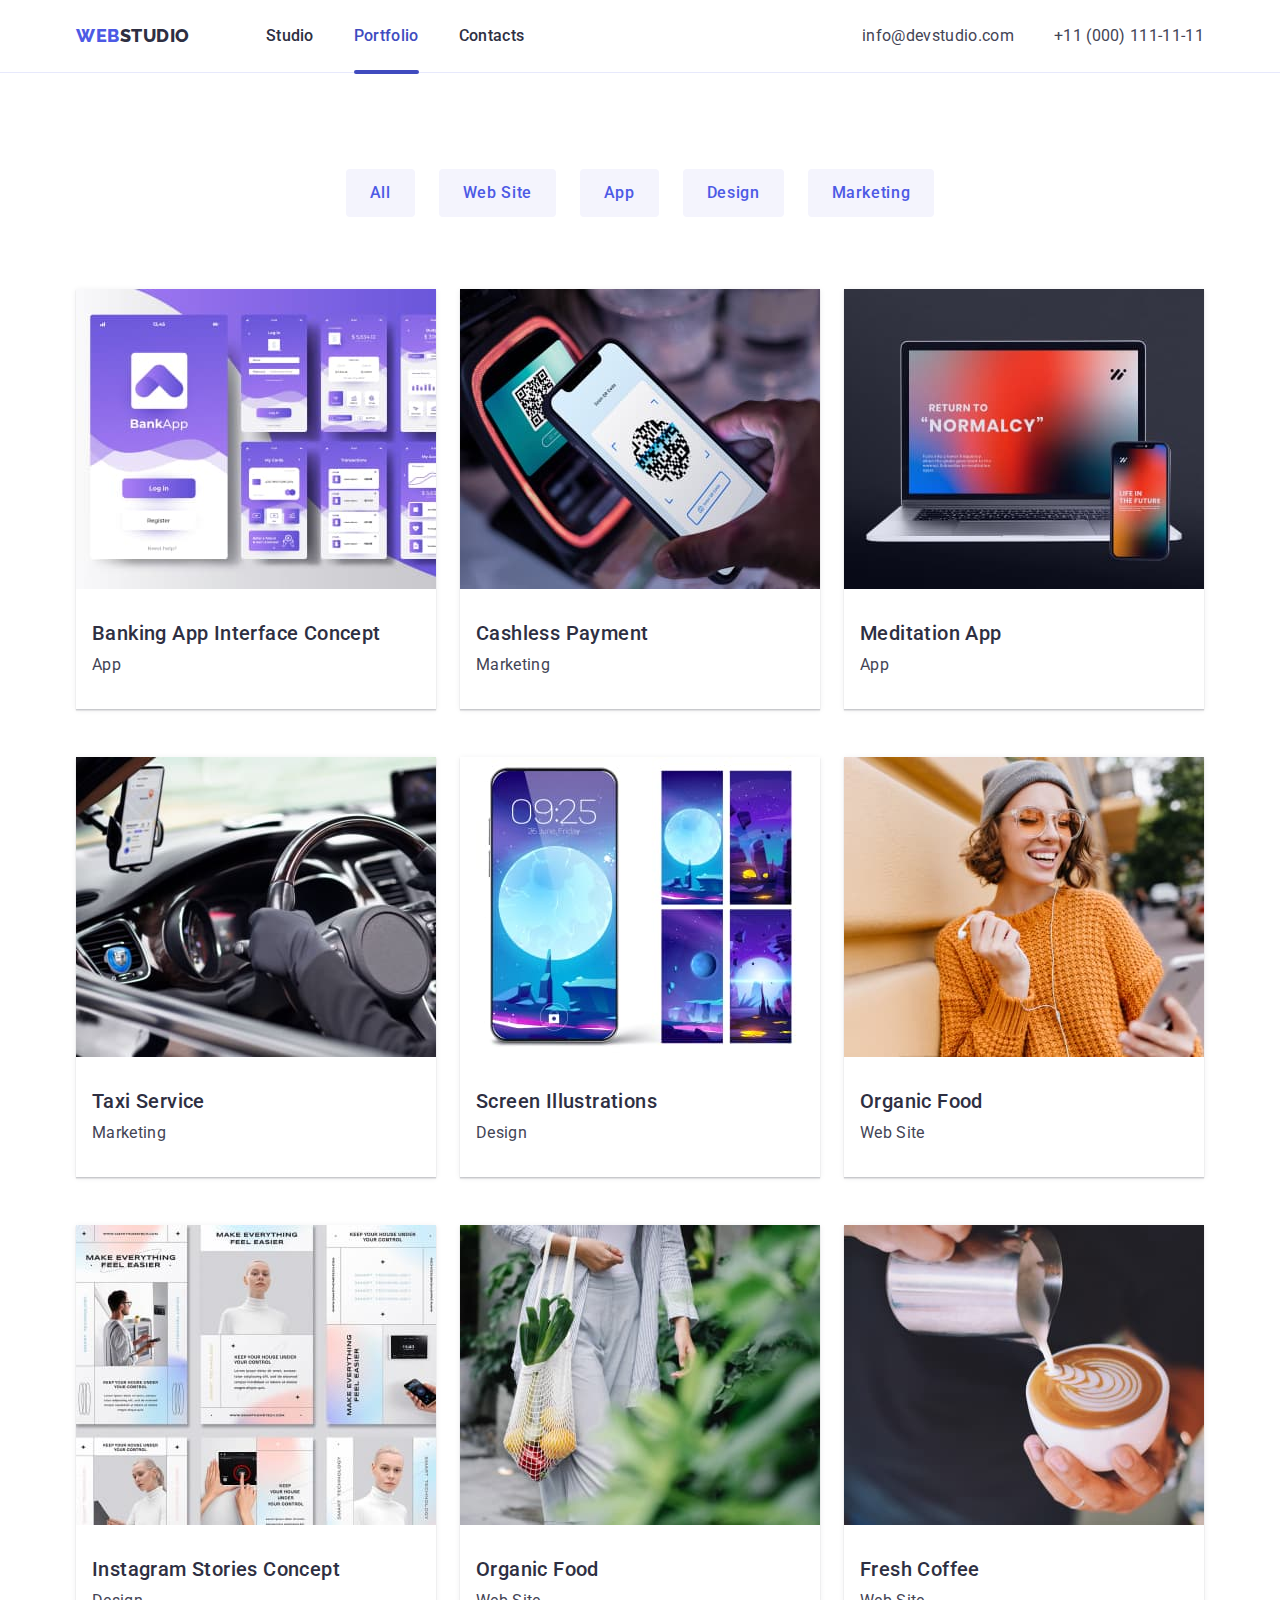
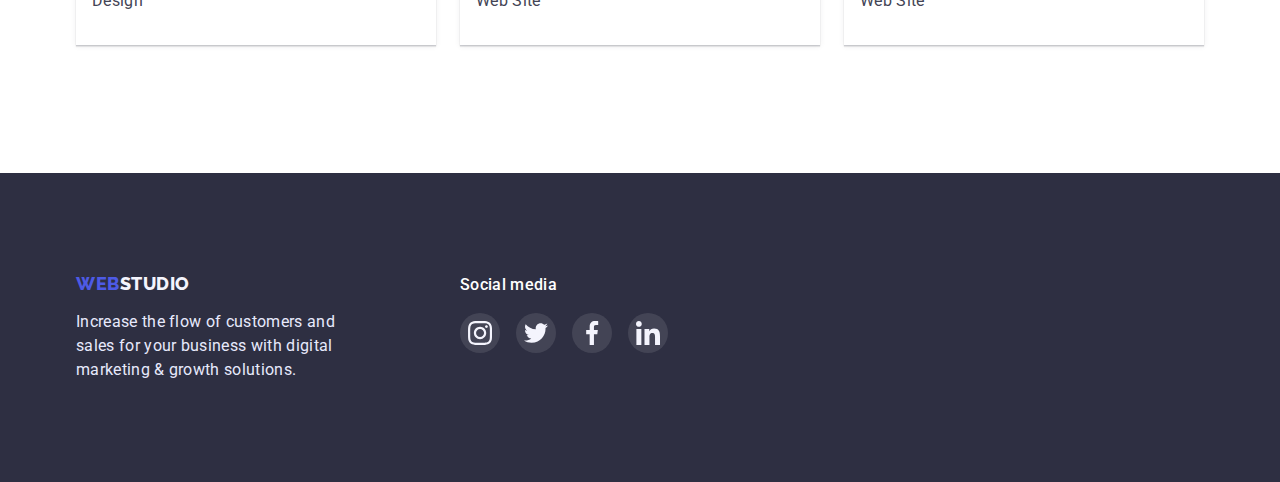
==== portfolio.html @ 151da8c0 "1" ====
<!DOCTYPE html>
<html lang="en">
  <head>
    <meta charset="UTF-8" />
    <meta http-equiv="X-UA-Compatible" content="IE=edge" />
    <meta name="viewport" content="width=device-width, initial-scale=1.0" />
    <title>Portfolio</title>
    <link rel="preconnect" href="https://fonts.googleapis.com" />
    <link rel="preconnect" href="https://fonts.gstatic.com" crossorigin />
    <link
      href="https://fonts.googleapis.com/css2?family=Raleway:wght@800&family=Roboto:wght@400;500;700;900&display=swap"
      rel="stylesheet"
    />
    <link
      rel="stylesheet"
      href="https://cdnjs.cloudflare.com/ajax/libs/modern-normalize/1.1.0/modern-normalize.min.css



"
    />
    <link rel="stylesheet" href="./css/styles.css" />
  </head>
  <body>
    <!--Header-->
    <header class="header">
      <div class="container header-container">
        <nav class="header-logo-nav">
          <a class="header-logo link" href="./index.html"
            >Web<span class="logo-color link">Studio</span></a
          >
          <div class="container-nav">
            <ul class="header-nav list">
              <li>
                <a class="nav-link list link" href="./index.html">Studio</a>
              </li>
              <li>
                <a
                  class="nav-link current-nav list link"
                  href="./portfolio.html"
                  >Portfolio</a
                >
              </li>
              <li><a class="nav-link list link" href="">Contacts</a></li>
            </ul>
          </div>
        </nav>
        <address class="auth-nav link">
          <ul class="header-address list">
            <li>
              <a
                class="address-link link active"
                href="mailto:info@devstudio.com"
                >info@devstudio.com</a
              >
            </li>
            <li>
              <a class="address-link link active" href="tel:+110001111111"
                >+11 (000) 111-11-11</a
              >
            </li>
          </ul>
        </address>
      </div>
    </header>
    <!--Main-->
    <main class="all">
      <!--Buttons-->
      <section class="buttons-for-nav">
        <div class="container">
          <h1 class="visually-hidden">buttons</h1>
          <!-- navigation -->
          <ul class="container-btn list link">
            <li>
              <button class="second-nav active-btn" type="button">All</button>
            </li>
            <li>
              <button class="second-nav active-btn" type="button">
                Web Site
              </button>
            </li>
            <li>
              <button class="second-nav active-btn" type="button">App</button>
            </li>
            <li>
              <button class="second-nav active-btn" type="button">
                Design
              </button>
            </li>
            <li>
              <button class="second-nav active-btn" type="button">
                Marketing
              </button>
            </li>
          </ul>
          <!--Pictures-->

          <ul class="services-list list">
            <li class="team-items">
              <a class="portfolio-link link" href="">
                <div class="img-overlay-wrapper">
                  <img src="./images/photo1.jpg" alt="app" width="360" />
                  <p class="overlay">
                    14 Stylish and User-Friendly App Design Concepts · Task
                    Manager App · Calorie Tracker App · Exotic Fruit Ecommerce
                    App · Cloud Storage App
                  </p>
                </div>
                <div class="card-text">
                  <h2 class="secondary-title-cards">
                    Banking App Interface Concept
                  </h2>
                  <p class="text-dsc">App</p>
                </div>
              </a>
            </li>
            <li class="team-items">
              <a class="portfolio-link link" href="">
                <div class="img-overlay-wrapper">
                  <img src="./images/photo2.jpg" alt="app" width="360" />
                  <p class="overlay">
                    14 Stylish and User-Friendly App Design Concepts · Task
                    Manager App · Calorie Tracker App · Exotic Fruit Ecommerce
                    App · Cloud Storage App
                  </p>
                </div>
                <div class="card-text">
                  <h2 class="secondary-title-cards">Cashless Payment</h2>
                  <p class="text-dsc">Marketing</p>
                </div>
              </a>
            </li>
            <li class="team-items">
              <a class="portfolio-link link" href="">
                <div class="img-overlay-wrapper">
                  <img src="./images/photo3.jpg" alt="app" width="360" />
                  <p class="overlay">
                    14 Stylish and User-Friendly App Design Concepts · Task
                    Manager App · Calorie Tracker App · Exotic Fruit Ecommerce
                    App · Cloud Storage App
                  </p>
                </div>
                <div class="card-text">
                  <h2 class="secondary-title-cards">Meditation App</h2>
                  <p class="text-dsc">App</p>
                </div>
              </a>
            </li>
            <li class="team-items">
              <a class="portfolio-link link" href="">
                <div class="img-overlay-wrapper">
                  <img src="./images/photo4.jpg" alt="app" width="360" />
                  <p class="overlay">
                    14 Stylish and User-Friendly App Design Concepts · Task
                    Manager App · Calorie Tracker App · Exotic Fruit Ecommerce
                    App · Cloud Storage App
                  </p>
                </div>
                <div class="card-text">
                  <h2 class="secondary-title-cards">Taxi Service</h2>
                  <p class="text-dsc">Marketing</p>
                </div>
              </a>
            </li>
            <li class="team-items">
              <a class="portfolio-link link" href="">
                <div class="img-overlay-wrapper">
                  <img src="./images/photo5.jpg" alt="app" width="360" />
                  <p class="overlay">
                    14 Stylish and User-Friendly App Design Concepts · Task
                    Manager App · Calorie Tracker App · Exotic Fruit Ecommerce
                    App · Cloud Storage App
                  </p>
                </div>
                <div class="card-text">
                  <h2 class="secondary-title-cards">Screen Illustrations</h2>
                  <p class="text-dsc">Design</p>
                </div>
              </a>
            </li>
            <li class="team-items">
              <a class="portfolio-link link" href="">
                <div class="img-overlay-wrapper">
                  <img src="./images/photo6.jpg" alt="app" width="360" />
                  <p class="overlay">
                    14 Stylish and User-Friendly App Design Concepts · Task
                    Manager App · Calorie Tracker App · Exotic Fruit Ecommerce
                    App · Cloud Storage App
                  </p>
                </div>
                <div class="card-text">
                  <h2 class="secondary-title-cards">Organic Food</h2>
                  <p class="text-dsc">Web Site</p>
                </div>
              </a>
            </li>
            <li class="team-items">
              <a class="portfolio-link link" href="">
                <div class="img-overlay-wrapper">
                  <img src="./images/photo7.jpg" alt="app" width="360" />
                  <p class="overlay">
                    14 Stylish and User-Friendly App Design Concepts · Task
                    Manager App · Calorie Tracker App · Exotic Fruit Ecommerce
                    App · Cloud Storage App
                  </p>
                </div>
                <div class="card-text">
                  <h2 class="secondary-title-cards">
                    Instagram Stories Concept
                  </h2>
                  <p class="text-dsc">Design</p>
                </div>
              </a>
            </li>
            <li class="team-items">
              <a class="portfolio-link link" href="">
                <div class="img-overlay-wrapper">
                  <img src="./images/photo8.jpg" alt="app" width="360" />
                  <p class="overlay">
                    14 Stylish and User-Friendly App Design Concepts · Task
                    Manager App · Calorie Tracker App · Exotic Fruit Ecommerce
                    App · Cloud Storage App
                  </p>
                </div>
                <div class="card-text">
                  <h2 class="secondary-title-cards">Organic Food</h2>
                  <p class="text-dsc">Web Site</p>
                </div>
              </a>
            </li>
            <li class="team-items">
              <a class="portfolio-link link" href="">
                <div class="img-overlay-wrapper">
                  <img src="./images/photo9.jpg" alt="app" width="360" />
                  <p class="overlay">
                    14 Stylish and User-Friendly App Design Concepts · Task
                    Manager App · Calorie Tracker App · Exotic Fruit Ecommerce
                    App · Cloud Storage App
                  </p>
                </div>
                <div class="card-text">
                  <h2 class="secondary-title-cards">Fresh Coffee</h2>
                  <p class="text-dsc">Web Site</p>
                </div>
              </a>
            </li>
          </ul>
        </div>
      </section>
    </main>
    <!--Футер-->
    <footer class="basement">
      <div class="container footer-container">
        <div class="basement-container">
          <a class="basement-logo link" href="./index.html"
            >Web<span class="basement-second-logo link">Studio</span></a
          >
          <p class="basement-text">
            Increase the flow of customers and sales for your business with
            digital marketing & growth solutions.
          </p>
        </div>
        <div class="footer-logo-group">
          <p class="footer-social-text">Social media</p>
          <ul class="footer-logo-block list">
            <li class="footer-logo">
              <a href="" class="footer-social-box">
                <svg width="24" height="24">
                  <use href="./images/symbol-defs.svg#icon-instagram"></use>
                </svg>
              </a>
            </li>
            <li class="footer-logo">
              <a href="" class="footer-social-box">
                <svg width="24" height="24">
                  <use href="./images/symbol-defs.svg#icon-twitter"></use>
                </svg>
              </a>
            </li>
            <li class="footer-logo">
              <a href="" class="footer-social-box">
                <svg width="24" height="24">
                  <use href="./images/symbol-defs.svg#icon-facebook"></use>
                </svg>
              </a>
            </li>
            <li class="footer-logo">
              <a href="" class="footer-social-box">
                <svg width="24" height="24">
                  <use href="./images/symbol-defs.svg#icon-linkedin"></use>
                </svg>
              </a>
            </li>
          </ul>
        </div>
      </div>
    </footer>
  </body>
</html>
---- css/styles.css ----
:root {
  --accent-color: #4d5ae5;
  --accent-logo-color: #4d5ae5;
  --hero-title-buttons: #ffffff;
  --brand-color: #2e2f42;
  --primary-titles-color: #2e2f42;
  --mini-titles-color: #2e2f42;
  --secondary-titles-color: #2e2f42;
  --hover-color: #404bbf;
  --background: #ffffff;
  --cards-color: #f4f4fd;
  --cloud: #f4f4fd;
  --buttons-2page: #e7e9fc;
  --primary-text-color: #434455;
  --border: #8e8f99;
  --hover-footer: #31d0aa;
  --timing-cubic: 250ms cubic-bezier(0.4, 0, 0.2, 1);
  --primary-brand-color-a: rgba(64, 75, 191, 0.9);
  --modal-window-background: #fcfcfc;
}

p,
h1,
h2,
h3,
h4,
h5,
h6 {
  margin: 0;
}
/* списки и точки */
ul {
  list-style: none;
  padding-left: 0;
  margin: 0;
}
a {
  text-decoration: none;
}
body {
  font-family: "Roboto", sans-serif;

  color: var(--primary-text-color);
  background-color: var(--background);
  letter-spacing: 0.02em;
}
img {
  display: block;
}
/* контейнер */
.container {
  width: 1158px;
  padding-left: 15px;
  padding-right: 15px;
  margin: 0 auto 0 auto;
}
/* header */
.header {
  padding-top: 24px;
  padding-bottom: 24px;
  border-bottom: 1px solid var(--buttons-2page);
}
.header-nav {
  display: flex;
  gap: 40px;
}
.header-logo-nav {
  display: flex;
  align-items: center;
  margin-right: 76px;
}
.header-logo {
  font-family: "Raleway", sans-serif;
  color: var(--accent-color);
  font-weight: 800;
  font-size: 18px;
  line-height: 1.17;
  text-transform: uppercase;
  letter-spacing: 0.03em;
  margin-right: 76px;
}
.logo-color {
  color: var(--brand-color);
}

.nav-link {
  position: relative;
  color: var(--brand-color);
  font-weight: 500;
  font-size: 16px;
  line-height: 1.5;
  letter-spacing: 0.02em;
  transition: color var(--timing-cubic);
}

.current-nav::after {
  position: absolute;
  content: "";
  display: block;
  width: 100%;
  height: 4px;
  left: 0px;
  top: 44px;
  background-color: var(--hover-color);
  border-radius: 2px;
}

.header-address {
  display: flex;
  gap: 40px;
}

.header-container {
  display: flex;
  align-items: center;
}

.header-logo-nav {
  display: flex;
  align-items: center;
  margin-right: auto;
}
address {
  font-style: normal;
}
.auth-hav {
  font-style: normal;
}
.address-link {
  color: var(--primary-text-color);
  font-weight: 400;
  font-size: 16px;
  line-height: 1.5;
  transition: color var(--timing-cubic);
}

.active:hover,
.active:focus {
  color: var(--hover-color);
}
.nav-link:hover,
.nav-link:focus {
  color: var(--hover-color);
}
.current-nav {
  color: var(--hover-color);
}
/* hero */

.hero {
  max-width: 1440px;
  margin: 0 auto;
  background-color: var(--brand-color);
  background-image: linear-gradient(
      rgba(46, 47, 66, 0.7),
      rgba(46, 47, 66, 0.7)
    ),
    url(../images/peopleoffice.jpg);
  background-repeat: no-repeat;
  background-position: center;
  background-size: cover;
  padding-top: 188px;
  padding-bottom: 188px;
  text-align: center;
}

.hero-title {
  color: var(--hero-title-buttons);
  font-weight: 700;
  font-size: 56px;
  line-height: 1.07;
  letter-spacing: 0.02em;
  max-width: 496px;
  text-align: center;
  margin: 0 auto;
  margin-bottom: 48px;
}
.btn-hero {
  color: var(--hero-title-buttons);
  background-color: var(--accent-color);
  font-family: "Roboto", sans-serif;
  font-weight: 500;
  font-size: 16px;
  line-height: 1.5;
  letter-spacing: 0.04em;
  cursor: pointer;
  display: block;
  margin: 0 auto;
  padding: 16px 32px;
  border: 0px solid transparent;
  border-radius: 4px;
  min-width: 169px;
  transition: color var(--timing-cubic), background-color var(--timing-cubic);
}

.active-btn:hover,
.active-btn:active {
  color: var(--hero-title-buttons);
  background-color: var(--hover-color);
  box-shadow: 0px 1px 6px rgba(46, 47, 66, 0.08),
    0px 1px 1px rgba(46, 47, 66, 0.16), 0px 2px 1px rgba(46, 47, 66, 0.08);
}

/* specifics */

.specifics {
  padding-top: 120px;
  padding-bottom: 120px;
}

.mini-title {
  color: var(--mini-titles-color);
  font-weight: 500;
  font-size: 20px;
  line-height: 1.2;
  letter-spacing: 0.02em;
  margin-bottom: 8px;
  margin-top: 8px;
}
.specifics-list {
  display: flex;
  gap: 24px;
}
.specifics-text,
.text-dsc {
  font-weight: 400;
  font-size: 16px;
  line-height: 1.2;
  letter-spacing: 0.02em;
  color: var(--primary-text-color);
}
.about-item {
  flex-basis: calc((100% - 3 * 24px) / 4);
}
.about-item::before {
  display: block;
  content: "";
  height: 112px;
  background: var(--cloud);
  border-radius: 4px;
  background-size: 64px 64px;
  background-repeat: no-repeat;
  background-position: center;
}
.about-item:nth-child(1)::before {
  background-image: url(../images/antenna.svg);
}

.about-item:nth-child(2)::before {
  background-image: url(../images/clock.svg);
}

.about-item:nth-child(3)::before {
  background-image: url(../images/computer.svg);
}

.about-item:nth-child(4)::before {
  background-image: url(../images/astronavt.svg);
}
/* what are you doing */
.doing {
  padding-bottom: 120px;
}
.doing-img-list {
  display: flex;
  gap: 24px;
}

.doing-item {
  flex-basis: calc((100% - 3 * 24px) / 4);
}
.primary-title {
  color: var(--primary-titles-color);
  font-weight: 700;
  font-size: 36px;
  line-height: 1.11;
  letter-spacing: 0.02em;
  text-align: center;
  text-transform: capitalize;
}

/* team secondary-title, img  -dsc */
.container-btn {
  display: flex;
  justify-content: center;
  gap: 24px;
  margin-bottom: 72px;
}
.buttons-for-nav {
  padding-top: 96px;
  padding-bottom: 120px;
}

.box-content {
  padding: 32px 16px;

  text-align: center;
}
.team-item {
  background-color: var(--background);
  flex-basis: calc((100% - 3 * 24px) / 4);
  box-shadow: 0px 1px 6px rgba(46, 47, 66, 0.08),
    0px 1px 1px rgba(46, 47, 66, 0.16), 0px 2px 1px rgba(46, 47, 66, 0.08);
  border-radius: 0px 0px 4px 4px;
}

.team {
  background-color: var(--cloud);
  padding-top: 120px;
  padding-bottom: 120px;
}

.team-list {
  display: flex;
  gap: 24px;
}

.services-list {
  display: flex;
  flex-wrap: wrap;
  gap: 48px 24px;
}
.secondary-title {
  color: var(--secondary-titles-color);
  font-weight: 500;
  font-size: 20px;
  line-height: 1.2;
  letter-spacing: 0.02em;
}

.text-dsc-team {
  font-size: 16px;
  line-height: 1.5;
}

.team-soc-list {
  display: flex;
  justify-content: center;
  gap: 24px;
}
.team-soc-item {
  width: 40px;
  height: 40px;
}
.team-soc-link {
  width: 100%;
  height: 100%;
  border-radius: 50%;
  background-color: var(--accent-color);
  display: flex;
  align-items: center;
  justify-content: center;
  transition: background-color var(--timing-cubic);
}
.text-dsc-team {
  margin-bottom: 8px;
}
.team-soc-link:hover {
  background-color: var(--hover-color);
}
/* second page */

.portfolio-link:hover {
  box-shadow: 0px 1px 6px rgba(46, 47, 66, 0.08),
    0px 1px 1px rgba(46, 47, 66, 0.16), 0px 2px 1px rgba(46, 47, 66, 0.08);
}
.portfolio-link {
  display: block;
}
.second-nav {
  font-family: "Roboto", sans-serif;
  color: var(--accent-color);
  background-color: var(--cloud);
  font-weight: 500;
  font-size: 16px;
  line-height: 1.5;
  cursor: pointer;
  align-items: center;
  text-align: center;
  letter-spacing: 0.04em;
  display: flex;
  flex-direction: row;
  justify-content: center;
  padding: 12px 24px;
  min-width: 69px;
  border: 0px solid transparent;
  border-radius: 4px;
  transition: color var(--timing-cubic), background-color var(--timing-cubic),
    box-shadow var(--timing-cubic), border var(--timing-cubic),
    border-radius var(--timing-cubic);
}

.team-items {
  background-color: var(--background);
  flex-basis: calc((100% - 3 * 24px) / 4);
  box-shadow: 0px 1px 6px rgba(46, 47, 66, 0.08),
    0px 1px 1px rgba(46, 47, 66, 0.16), 0px 2px 1px rgba(46, 47, 66, 0.08);
}

.card-text {
  padding: 0px 16px;
  padding-top: 32px;
  padding-bottom: 32px;
}
.buttons-for-nav {
  margin-bottom: 8px;
}
.secondary-title-cards {
  color: var(--secondary-titles-color);
  font-size: 20px;
  line-height: 1.2;
  font-weight: 500;
  letter-spacing: 0.02em;
  text-decoration: none;
  margin-bottom: 8px;
}
/* cards */
.text-dsc {
  color: var(--primary-text-color);
  font-weight: 400;
  font-size: 16px;
  line-height: 1.5;
}

/*OVERLAY */

.overlay {
  position: absolute;
  top: 0;
  left: 0;
  width: 100%;
  height: 100%;
  overflow: auto;
  padding: 40px 32px;
  color: var(--cloud);
  background-color: var(--primary-brand-color-a);
  transform: translate(0, 100%);
  transition: transform var(--timing-cubic);
  transition: transform var(--timing-cubic);
}

.portfolio-link {
  display: block;
}
.img-overlay-wrapper {
  position: relative;
  overflow: hidden;
}

.team-items:hover .overlay {
  transform: translate(0, 0);
}

/* CUSTOMERS */

.customers {
  padding-top: 120px;
  padding-bottom: 120px;
}
.customers-list {
  display: flex;
  list-style: none;
  justify-content: space-between;
  margin-top: 72px;
}
.customers-item {
  border: 1px solid var(--border);
  border-radius: 4px;
  display: flex;
  justify-content: center;
  align-items: center;
  width: 168px;
  height: 88px;
  fill: var(--border);
  transition: border var(--timing-cubic), fill var(--timing-cubic);
}
.customers-item:hover,
.customers-item:focus {
  fill: var(--hover-color);
  border: 1px solid var(--hover-color);
}

/* footer */

.basement {
  background-color: var(--brand-color);
  padding-top: 100px;
  padding-bottom: 100px;
}
.basement-text {
  color: var(--buttons-2page);
  font-size: 16px;
  line-height: 1.5;
  max-width: 264px;
  margin-top: 16px;
}
.basement-logo {
  font-family: "Raleway", sans-serif;
  color: var(--accent-logo-color);
  font-weight: 800;
  font-size: 18px;
  line-height: 1.17;
  text-transform: uppercase;
  letter-spacing: 0.03em;
}
.basement-container {
  margin-right: 120px;
}
.basement-second-logo {
  color: var(--cloud);
}
.footer-container {
  display: flex;
}

.footer-social-text {
  font-weight: 500;
  font-size: 16px;
  line-height: 1.5;
  letter-spacing: 0.02em;
  color: var(--background);
  margin-bottom: 16px;
}
.footer-logo-block {
  display: flex;
  gap: 16px;
}

.footer-social-box {
  display: flex;
  justify-content: center;
  align-items: center;
  width: 40px;
  height: 40px;
  border-radius: 50%;
  background-color: rgba(255, 255, 255, 0.1);
  transition: background-color var(--timing-cubic);
}
.footer-social-box:hover,
.footer-social-box:focus {
  background-color: var(--hover-footer);
  padding: 8px;
}

.visually-hidden {
  position: absolute;
  width: 1px;
  height: 1px;
  margin: -1px;
  border: 0;
  padding: 0;
  white-space: nowrap;
  clip-path: inset(100%);
  clip: rect(0 0 0 0);
  overflow: hidden;
}

/* MODAL */

.backdrop {
  position: fixed;
  z-index: 100;
  top: 0;
  left: 0;
  width: 100%;
  height: 100%;
  background-color: rgba(46, 47, 66, 0.4);
  transition: opacity var(--timing-cubic), visibility var(--timing-cubic);
}

.backdrop.is-hidden {
  opacity: 0;
  visibility: hidden;
  pointer-events: none;
}

.modal {
  position: absolute;
  top: 50%;
  left: 50%;
  transform: translate(-50%, -50%);
  width: 408px;
  height: 576px;
  background-color: var(--modal-window-background);
  border-radius: 4px;
  box-shadow: 0px 1px 1px rgba(0, 0, 0, 0.14), 0px 1px 3px rgba(0, 0, 0, 0.12),
    0px 2px 1px rgba(0, 0, 0, 0.2);
}

.modal-close-btn {
  position: absolute;
  top: 24px;
  right: 24px;
  display: flex;
  justify-content: center;
  align-items: center;
  background-color: transparent;
  border: 1px solid var(--border);
  padding: 0;
  width: 24px;
  height: 24px;
  border-radius: 50%;
  background-color: var(--buttons-2page);
  transition: background-color var(--timing-cubic);
  cursor: pointer;
}

.modal-close-btn:hover,
.modal-close-btn:focus {
  background-color: var(--hover-color);
  border-color: transparent;
}

.modal-close-btn-icon {
  transition: fill var(--timing-cubic);
}

.modal-close-btn:hover .modal-close-btn-icon,
.modal-close-btn:hover .modal-close-btn-icon {
  fill: var(--background);
}
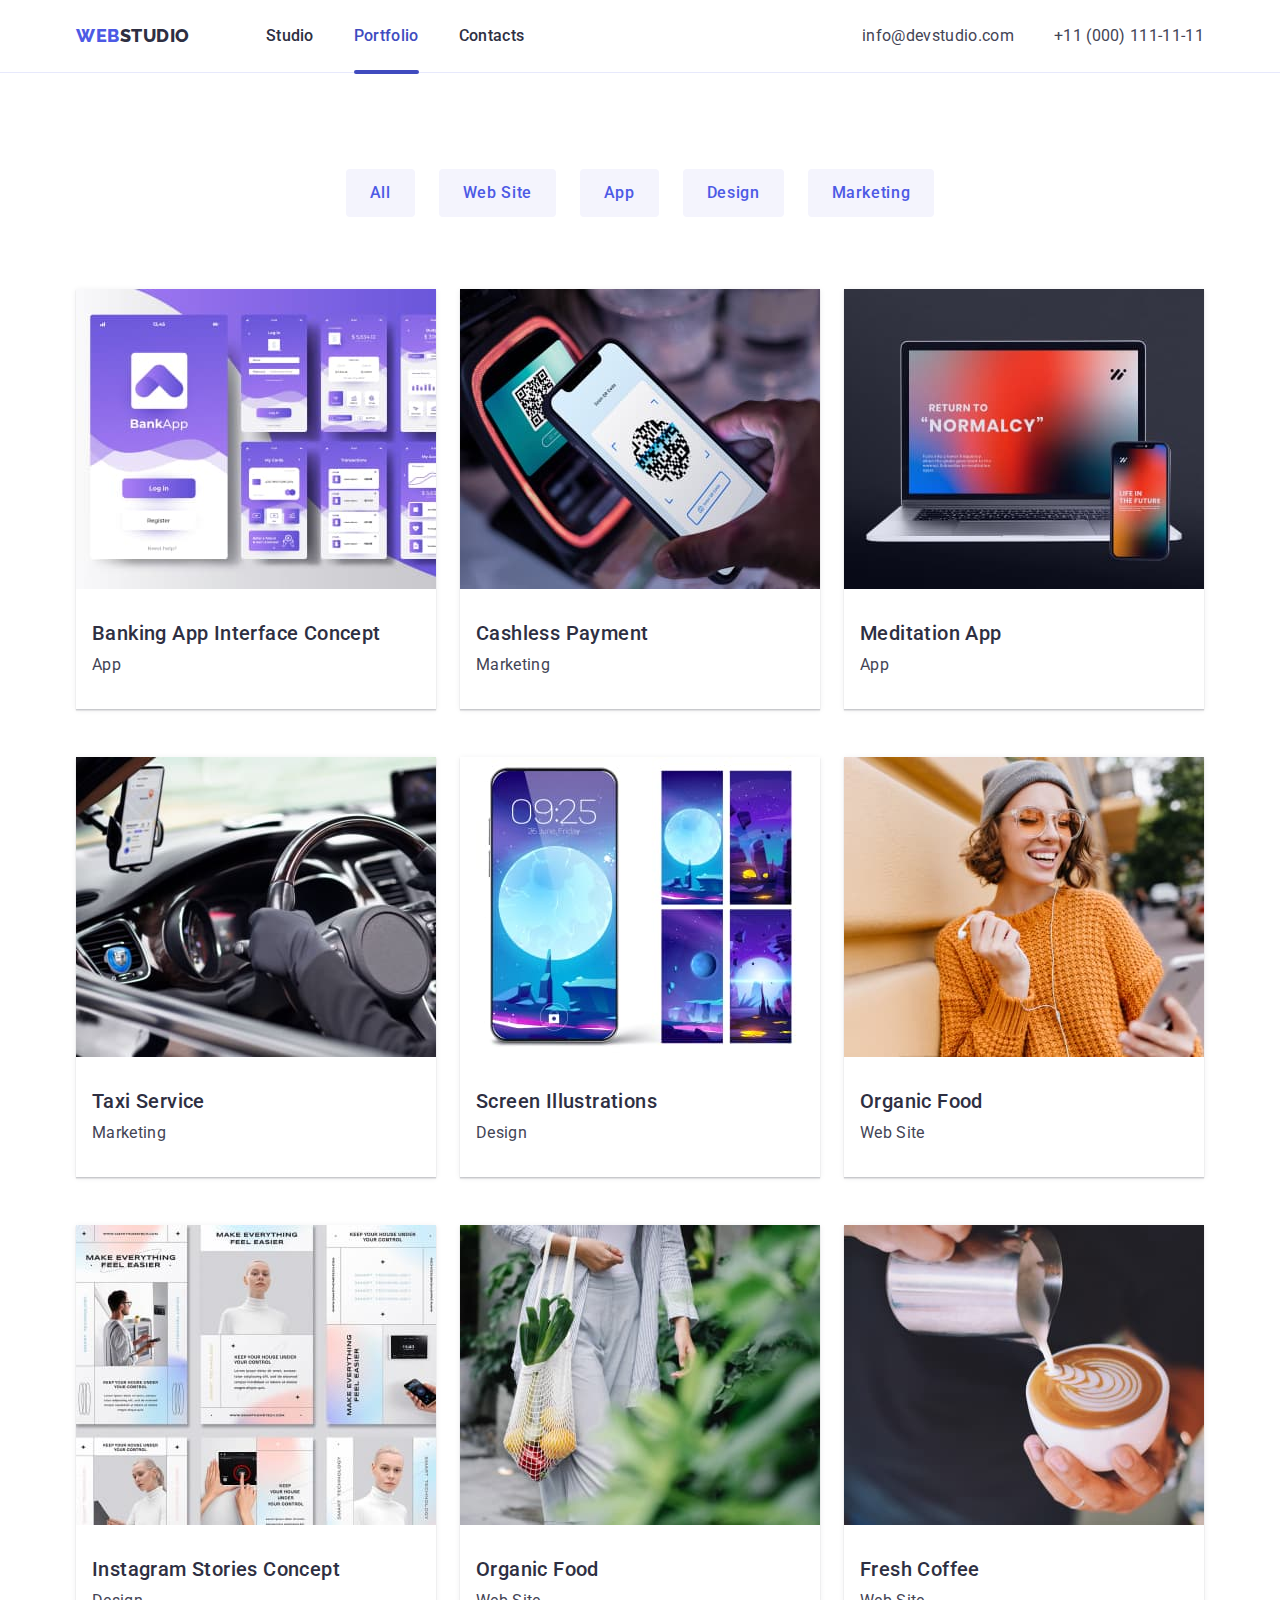
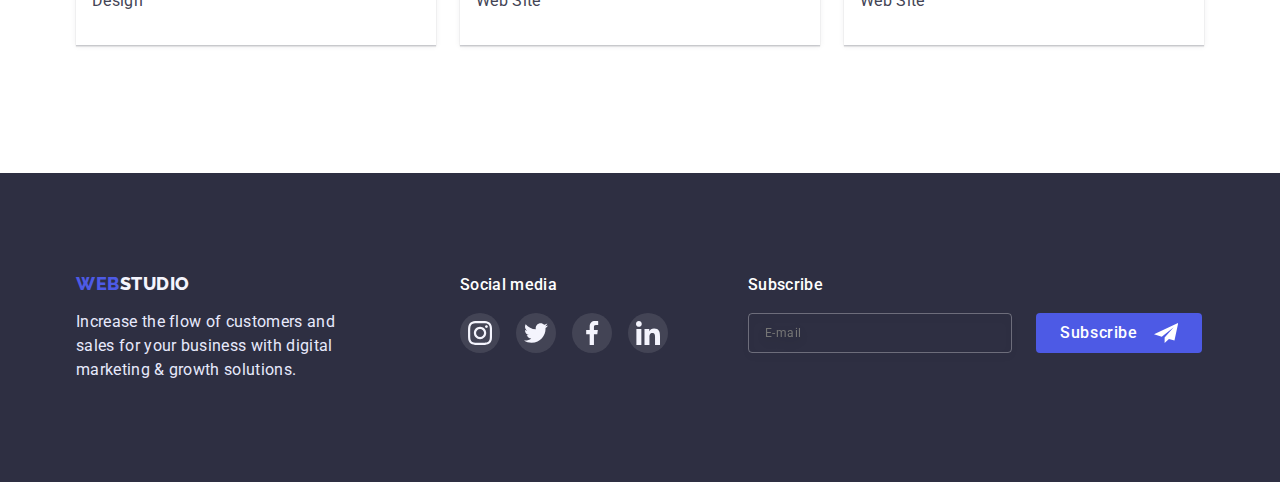
==== commit 08c9df34: "изменил ошибки" ====
--- a/portfolio.html
+++ b/portfolio.html
@@ -293,7 +293,30 @@
             </li>
           </ul>
         </div>
+        <div class="container3">
+          <form class="form-footer">
+            <p class="subscibe-title">Subscribe</p>
+            <div class="form-div">
+              <label class="label-sub">
+                <input
+                  type="email"
+                  name="email"
+                  id="email"
+                  autocomplete="on"
+                  placeholder="E-mail"
+                />
+              </label>
+              <button type="submit" class="btn-footer">
+                <b class="btn-submit">Subscribe</b>
+                <svg class="button-item" width="24" height="24">
+                  <use href="./images/symbol-defs.svg#icon-icon-send"></use>
+                </svg>
+              </button>
+            </div>
+          </form>
+        </div>
       </div>
     </footer>
+    <script src="./js/modal.js"></script>
   </body>
 </html>
--- a/css/styles.css
+++ b/css/styles.css
@@ -37,6 +37,7 @@
 a {
   text-decoration: none;
 }
+
 body {
   font-family: "Roboto", sans-serif;
 
@@ -541,7 +542,128 @@
   background-color: var(--hover-footer);
   padding: 8px;
 }
-
+.footer-container3 {
+  display: block;
+  width: 453px;
+  height: 80px;
+  padding-left: 80px;
+}
+.footer-form {
+  display: flex;
+  gap: 24px;
+}
+.footer-label {
+}
+.footer-input {
+  border: 1px solid var(--background);
+  filter: drop-shadow(0px 4px 4px rgba(0, 0, 0, 0.15));
+  border-radius: 4px;
+  min-width: 264px;
+  font-size: 12px;
+  line-height: 2;
+  display: flex;
+  align-items: center;
+  letter-spacing: 0.04em;
+  color: var(--hero-title-buttons);
+  padding: 8px 16px;
+  background-color: var(--brand-color);
+}
+.footer-button {
+  background-color: var(--accent-logo-color);
+  border-radius: 4px;
+  font-weight: 500;
+  font-size: 16px;
+  line-height: 1.5;
+  display: flex;
+  text-align: center;
+  letter-spacing: 0.04em;
+  color: var(--background);
+  border: 0px solid transparent;
+  min-width: 165px;
+  justify-content: center;
+  align-items: center;
+  padding: 8px 24px;
+  gap: 16px;
+  transition: background-color var(--timing-cubic);
+}
+.footer-button:hover,
+.footer-button:focus {
+  background-color: var(--hover-color);
+}
+.footer-bottom-text {
+  font-weight: 500;
+  font-size: 16px;
+  line-height: 1.5;
+  letter-spacing: 0.02em;
+  color: var(--background);
+  margin-bottom: 16px;
+}
+.container3 {
+  margin-left: 80px;
+}
+.subscibe-title {
+  font-weight: 500;
+  font-size: 16px;
+  line-height: 1.5;
+  letter-spacing: 0.02em;
+  margin-bottom: 16px;
+  color: var(--background);
+}
+
+.form-div {
+  display: flex;
+}
+
+.form-footer input {
+  font-family: "Roboto";
+  font-size: 12px;
+  line-height: 1.33;
+  letter-spacing: 0.04em;
+  color: #ffffff;
+  border: 1px solid rgba(255, 255, 255, 0.3);
+  filter: drop-shadow(0px 4px 4px rgba(0, 0, 0, 0.15));
+  border-radius: 4px;
+  padding: 0 16px 0 16px;
+  height: 40px;
+  width: 264px;
+  background-color: transparent;
+  outline: 0;
+  transition: border-color var(--timing-cubic);
+}
+.btn-footer {
+  display: flex;
+  padding: 8px 24px;
+  border-radius: 4px;
+  border: 0;
+  cursor: pointer;
+  margin-left: 24px;
+  background: var(--accent-color);
+  transition: background-color var(--timing-cubic);
+}
+.btn-submit {
+  font-family: "Roboto";
+  font-style: normal;
+  font-weight: 500;
+  font-size: 16px;
+  line-height: 1.5;
+  letter-spacing: 0.04em;
+  color: var(--background);
+  margin-right: 16px;
+  padding: 0;
+  border: none;
+}
+.button-icon {
+  display: inline-flex;
+  align-items: center;
+}
+.btn-footer:hover {
+  background-color: var(--hover-color);
+}
+
+.btn-footer:focus {
+  background-color: var(--hover-color);
+}
+/* Visually-hidden*/
 .visually-hidden {
   position: absolute;
   width: 1px;
@@ -578,13 +700,15 @@
   position: absolute;
   top: 50%;
   left: 50%;
-  transform: translate(-50%, -50%);
   width: 408px;
-  height: 576px;
-  background-color: var(--modal-window-background);
-  border-radius: 4px;
+  min-height: 584px;
+  padding: 72px 24px 24px;
   box-shadow: 0px 1px 1px rgba(0, 0, 0, 0.14), 0px 1px 3px rgba(0, 0, 0, 0.12),
     0px 2px 1px rgba(0, 0, 0, 0.2);
+  border-radius: 4px;
+  background-color: var(--background);
+  transform: translate(-50%, -50%) scale(1);
+  transition: transform 250ms var(--action);
 }
 
 .modal-close-btn {
@@ -619,3 +743,134 @@
 .modal-close-btn:hover .modal-close-btn-icon {
   fill: var(--background);
 }
+
+/* FORM */
+.modal-title {
+  font-weight: 500;
+  font-size: 16px;
+  line-height: 1.5;
+  text-align: center;
+  letter-spacing: 0.02em;
+  color: #2e2f42;
+  margin-bottom: 16px;
+}
+.modal-input-icon {
+  position: absolute;
+  left: 5px;
+  top: 50%;
+  transform: translateY(-50%);
+  left: 16px;
+}
+.input-wrap {
+  position: relative;
+}
+.modal-input {
+  width: 100%;
+  height: 40px;
+  padding-left: 38px;
+  padding-top: 11px;
+  padding-bottom: 11px;
+  border: 1px solid rgba(33, 33, 33, 0.2);
+  border-radius: 4px;
+  font-size: 12px;
+  line-height: 1.17;
+  letter-spacing: 0.04em;
+  color: var(--brand-color);
+  transition: border-color var(--timing-cubic);
+  outline: transparent;
+}
+
+.modal-label-text {
+  display: inline-block;
+  font-size: 12px;
+  margin-bottom: 5px;
+  color: #8e8f99;
+}
+
+.modal-field {
+  margin-bottom: 8px;
+}
+
+.modal-input:focus {
+  border-color: var(--hover-color);
+}
+.modal-input:focus + .modal-input-icon {
+  fill: var(--hover-color);
+}
+
+.modal-texarea {
+  width: 100%;
+  height: 120px;
+  border: 1px solid rgba(33, 33, 33, 0.2);
+  outline: transparent;
+  background-color: transparent;
+  resize: none;
+  border-radius: 4px;
+  padding: 8px 16px;
+  font-size: 12px;
+  line-height: 1.17;
+  letter-spacing: 0.04em;
+}
+
+.modal-texarea:focus {
+  border-color: var(--hover-color);
+}
+.modal-btn-send {
+  display: block;
+  width: 169px;
+  height: 56px;
+  margin: 0 auto;
+  text-align: center;
+  padding: 16px 32px;
+  border: none;
+  border-radius: 4px;
+  background-color: var(--accent-color);
+  color: var(--background);
+  font-family: inherit;
+  font-weight: 500;
+  font-size: 16px;
+  line-height: 1.5;
+  letter-spacing: 0.04em;
+  box-shadow: 0px 4px 4px rgba(0, 0, 0, 0.15);
+  transition: background-color var(--timing-cubic);
+}
+
+.modal-btn-send:hover,
+.modal-btm-send:focus {
+  background-color: var(--hover-color);
+}
+.check-text::before {
+  content: "";
+  width: 16px;
+  height: 16px;
+  border: 1px solid #2e2f42;
+  border-radius: 2px;
+  display: block;
+}
+
+.check-text {
+  display: flex;
+  gap: 8px;
+  font-family: "Roboto";
+  font-style: normal;
+  font-weight: 400;
+  font-size: 12px;
+  line-height: 14px;
+  letter-spacing: 0.04em;
+  color: #8e8f99;
+  margin-top: 16px;
+  margin-bottom: 24px;
+}
+
+.modal-check:checked + .check-text::before {
+  background-color: var(--hover-color);
+  border: none;
+
+  background-image: url(../images/check.svg);
+  background-repeat: no-repeat;
+  background-position: center;
+}
+
+.a-text {
+  text-decoration: underline;
+}
